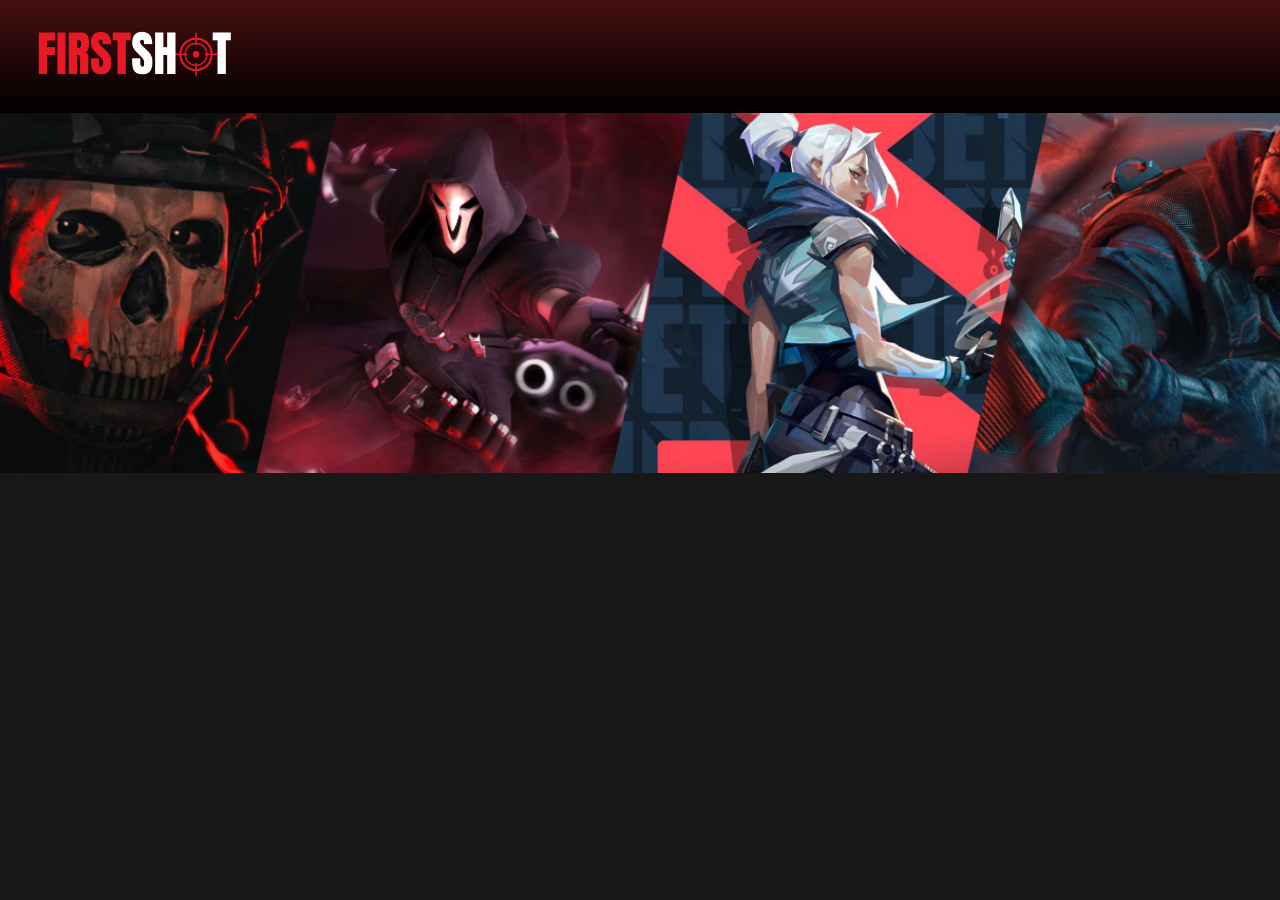
==== index.html @ 504ce3df "pag2 e gradiente no header" ====
<!DOCTYPE html>
<html lang="pt-br">
<head>
    <meta charset="UTF-8">
    <meta name="viewport" content="width=device-width, initial-scale=1.0">
    <link rel="stylesheet" href="css/index.css">
    <link rel="stylesheet" href="css/style.css">
    <link rel="shortcut icon" href="imgs/FaviconFirstShot.png" type="image/x-icon">
    <title>FIRSTSHOT</title>
</head>
<body>

    <header>
        <div>
            <figure class="logo">
                <img src="imgs/LogoFirstShot.png" class="logo" alt="logo FirstShot" />
            </figure>
        </div>
    </header>

    <section id="banner" class="banner" style="background-image: url(imgs/BannerFirstShot.png);"></section>

    <main>
        <section>

        </section>
    </main>
<script src="scripts/script.js"></script>
</body>
</html>
---- css/index.css ----
body {
    color: white;
    background-color: #181818;
}
header {
    text-align: center;
    position:sticky;
    width: 100%;
    padding: 0.2em 0;

    top: 0;
    transition: 0.3s ease;
    background: linear-gradient(180deg, rgb(71, 15, 16) 0%, rgba(0, 0, 0, 1) 100%);

    z-index: 1000;
}
.scrolled {
    backdrop-filter: blur(2px);
    background: linear-gradient(180deg, rgb(71, 15, 16,0.5) 0%, rgba(0, 0, 0, 0.5) 100%);
}
header .container {
    display: flex;
    justify-content: space-between;
    align-items: center;
    flex-wrap: wrap;
}
.logo {
    left: 0px;
    width: 20%;
    height: auto;
}
.logo img {
    width: 100%;
    height: auto;
}
---- css/style.css ----
* {
    margin: 0;
    padding: 0;
    box-sizing: border-box;
    scroll-behavior: smooth;
}
.container {
    max-width: 1200px;
    margin: 0 auto;
    padding: 0 20px;
    left: 0px;
}
.banner {
    background: no-repeat center center/cover;
    height: 40vh;
    display: flex;
    align-items: center;
    justify-content: center;
    text-align: center;
}

/*Arruma a responsibilidade dependendo da altura e largura da tela*/
@media (max-height: 721px) and (min-width: 870px) {
    .banner {
        height: 50vh;
    }
}
@media (max-width: 713px) and (min-width: 501px) {
    .banner {
        height: 28vw;
    }
}
@media (max-width: 500px) {
    .banner {
        height: 39vw;
    }
}
@media (max-width: 870px) {
    header .container, .sobre-container {
        flex-direction: column;
        align-items: center;
        justify-content: center;
    }
}
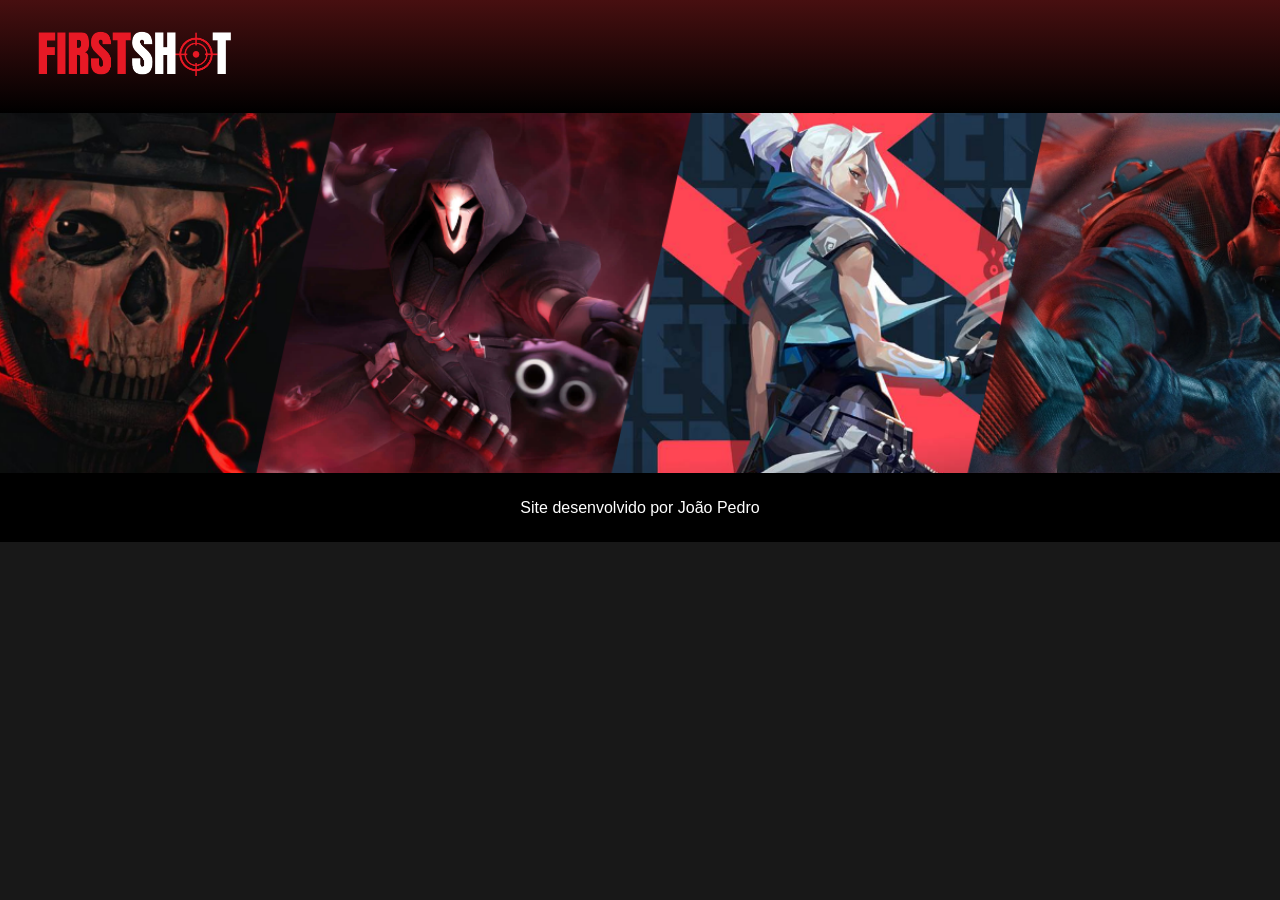
==== commit 44453d6b: "seleção de agentes completa" ====
--- a/index.html
+++ b/index.html
@@ -12,8 +12,8 @@
 
     <header>
         <div>
-            <figure class="logo">
-                <img src="imgs/LogoFirstShot.png" class="logo" alt="logo FirstShot" />
+            <figure class="logo" id="logo">
+                <img src="imgs/LogoFirstShot.png"  alt="logo FirstShot" />
             </figure>
         </div>
     </header>
@@ -25,6 +25,8 @@
 
         </section>
     </main>
+    <footer>Site desenvolvido por João Pedro</footer>
+    
 <script src="scripts/script.js"></script>
 </body>
 </html>
--- a/css/index.css
+++ b/css/index.css
@@ -24,12 +24,15 @@
     align-items: center;
     flex-wrap: wrap;
 }
-.logo {
-    left: 0px;
-    width: 20%;
-    height: auto;
-}
-.logo img {
+footer{
+    font-weight: 400;
+    background-color: rgb(0, 0, 0);
+    padding: 2vmax;
+    font-weight: 300;
+    text-align: center;
+    bottom: 0px;
     width: 100%;
     height: auto;
+    margin: 0px;
+    font: 1em "Oswald", sans-serif;
 }
--- a/css/style.css
+++ b/css/style.css
@@ -5,18 +5,27 @@
     scroll-behavior: smooth;
 }
 .container {
-    max-width: 1200px;
+    max-width: 1400px;
     margin: 0 auto;
     padding: 0 20px;
     left: 0px;
 }
 .banner {
-    background: no-repeat center center/cover;
+    background: black no-repeat center center/cover;
     height: 40vh;
     display: flex;
     align-items: center;
     justify-content: center;
     text-align: center;
+}
+
+.logo{
+    width: 20%;
+    height: auto;
+}
+.logo img {
+    width: 100%;
+    height: auto;
 }
 
 /*Arruma a responsibilidade dependendo da altura e largura da tela*/
@@ -35,10 +44,10 @@
         height: 39vw;
     }
 }
-@media (max-width: 870px) {
+/* @media (max-width: 870px) {
     header .container, .sobre-container {
         flex-direction: column;
         align-items: center;
         justify-content: center;
     }
-}+} */
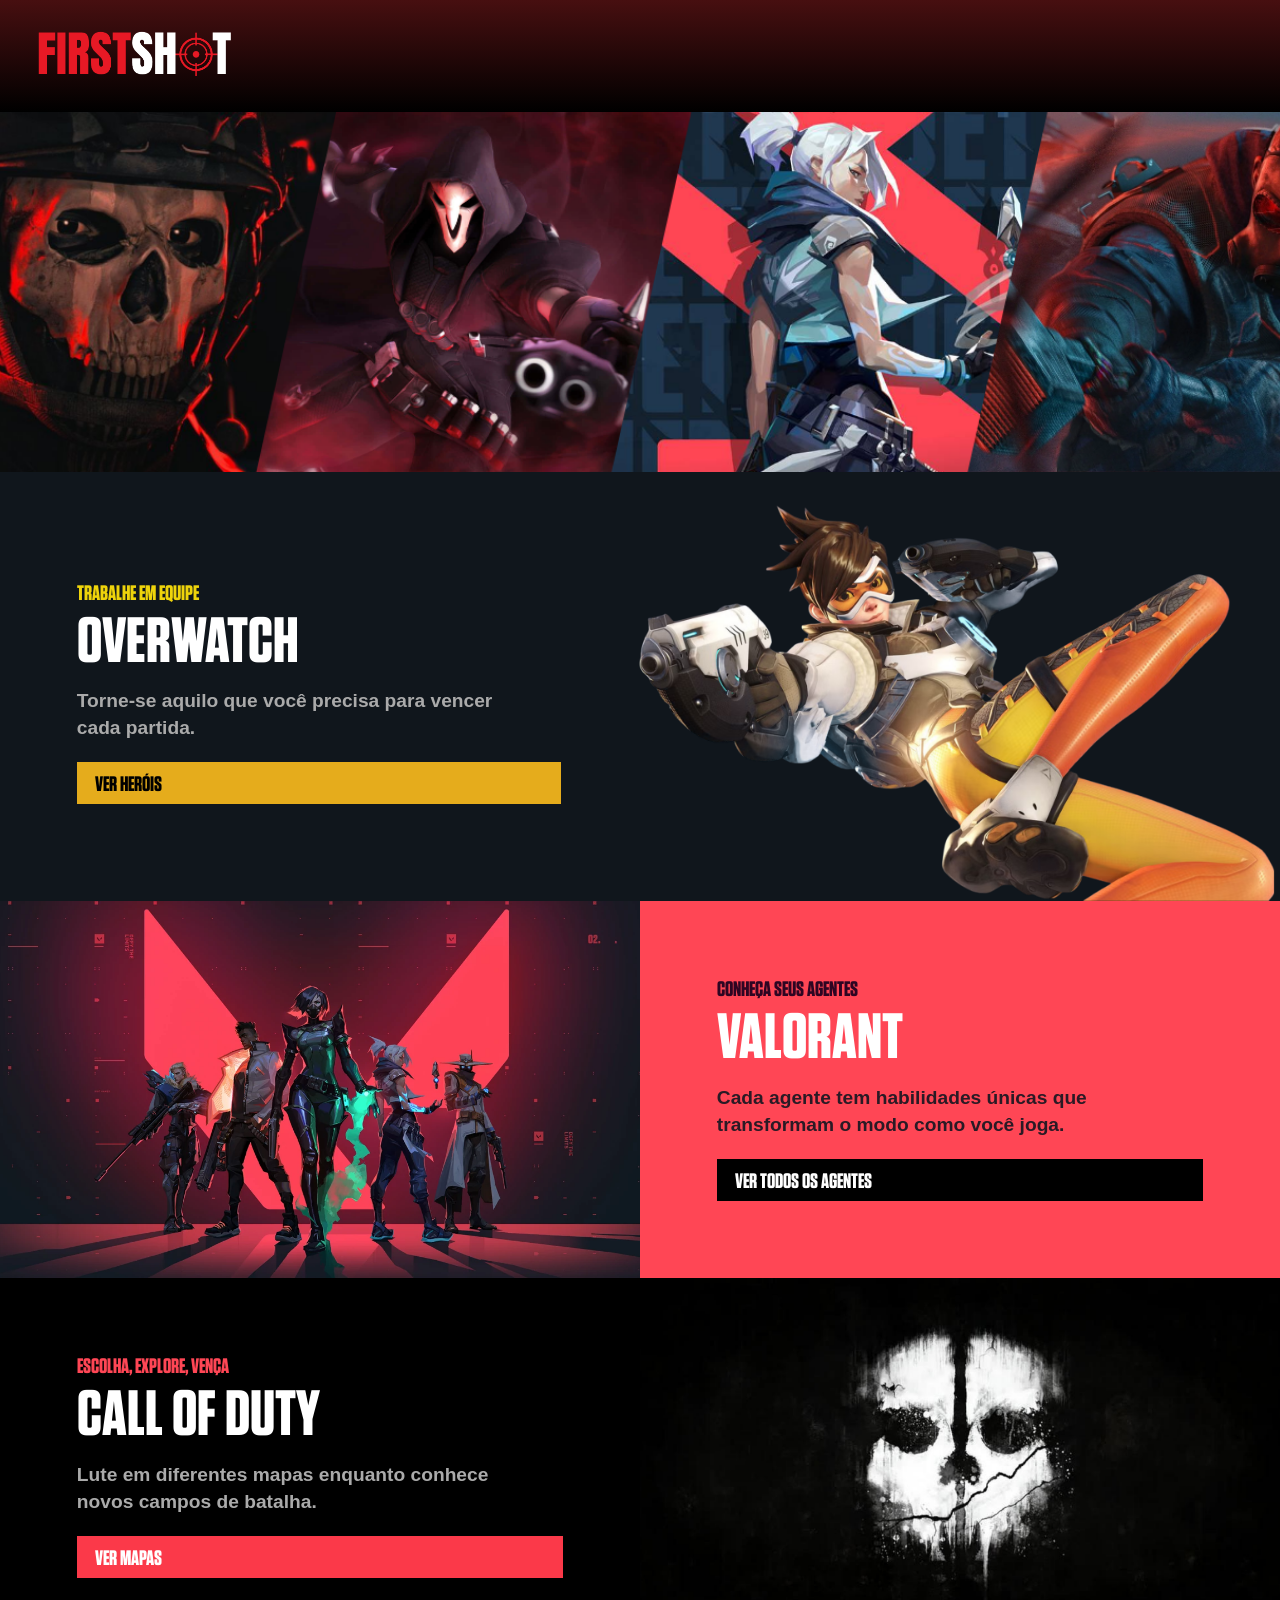
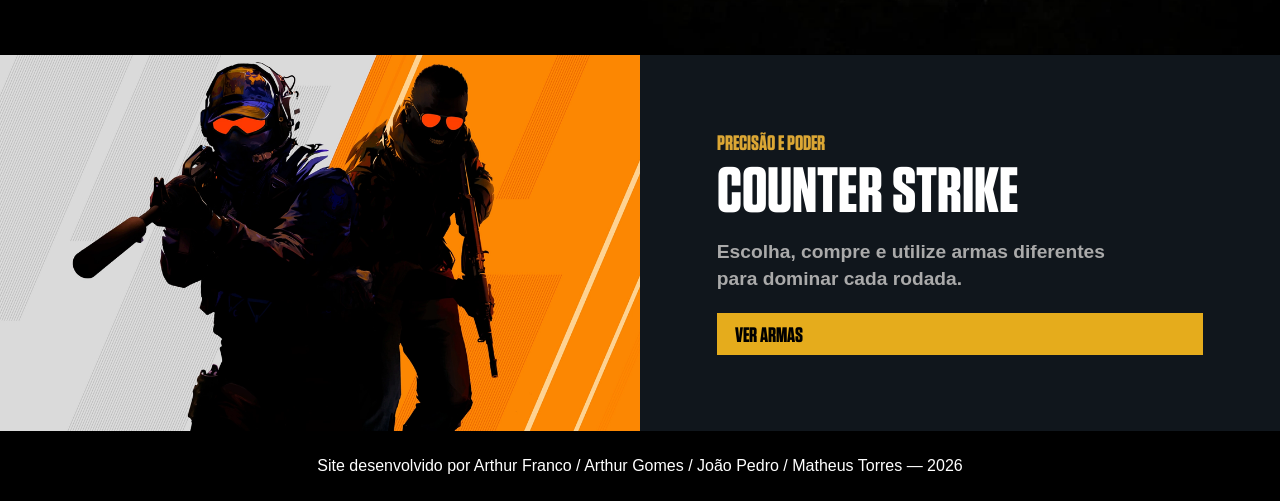
==== commit a29e9335: "seções da home" ====
--- a/index.html
+++ b/index.html
@@ -13,7 +13,7 @@
     <header>
         <div>
             <figure class="logo" id="logo">
-                <img src="imgs/LogoFirstShot.png"  alt="logo FirstShot" />
+                <a href="#"><img src="imgs/LogoFirstShot.png"  alt="logo FirstShot" /></a>
             </figure>
         </div>
     </header>
@@ -21,11 +21,101 @@
     <section id="banner" class="banner" style="background-image: url(imgs/BannerFirstShot.png);"></section>
 
     <main>
-        <section>
+
+        <section class="secao overwatch">
+
+            <div class="conteudo">
+                <span>TRABALHE EM EQUIPE</span>
+
+                <h1>OVERWATCH</h1>
+
+                <p>
+                    Torne-se aquilo que você precisa para
+                    vencer cada partida.
+                </p>
+
+                <a href="#">VER HERÓIS</a>
+            </div>
+
+            <div class="imagem">
+                <img src="imgs/tracer.png" alt="Herói do Valorant">
+            </div>
 
         </section>
+        
+        <section class="secao valorant">
+
+            <div class="imagem">
+                <img src="imgs/valorant.png" alt="Agentes do Valorant">
+            </div>
+
+            <div class="conteudo">
+                <span>CONHEÇA SEUS AGENTES</span>
+
+                <h1>VALORANT</h1>
+
+                <p>
+                    Cada agente tem habilidades únicas que transformam
+                    o modo como você joga.
+                </p>
+
+                <a href="pag2.html">VER TODOS OS AGENTES</a>
+            </div>
+
+        </section>
+
+        <section class="secao cod">
+
+            
+            <div class="conteudo">
+                <span>ESCOLHA, EXPLORE, VENÇA</span>
+
+                <h1>CALL OF DUTY</h1>
+
+                <p>
+                    Lute em diferentes mapas enquanto conhece
+                    novos campos de batalha.
+                </p>
+
+                <a href="#">VER MAPAS</a>
+            </div>
+            
+            <div class="imagem">
+                <img src="imgs/ghost.png" alt="Campo de batalha">
+            </div>
+
+
+        </section>
+
+        <section class="secao cs">
+
+            <div class="imagem">
+                <img src="imgs/cs.png" alt="Arsenal do Valorant">
+            </div>
+
+            <div class="conteudo">
+                <span>PRECISÃO E PODER</span>
+
+                <h1>COUNTER STRIKE</h1>
+
+                <p>
+                    Escolha, compre e utilize armas diferentes
+                    para dominar cada rodada.
+                </p>
+
+                <a href="#">VER ARMAS</a>
+            </div>
+
+           
+
+        </section>
+
+        
+
+        
     </main>
-    <footer>Site desenvolvido por João Pedro</footer>
+
+    <footer>Site desenvolvido por Arthur Franco / Arthur Gomes / João Pedro / Matheus Torres — 2026</footer>
     
 <script src="scripts/script.js"></script>
 </body>
--- a/css/index.css
+++ b/css/index.css
@@ -1,17 +1,22 @@
+@font-face {
+    font-family: "Tungstain";
+    src: url("../fontes/Tungsten-Bold_Web.woff2");
+    font-weight: bold;
+}
 body {
     color: white;
     background-color: #181818;
+    font-family: "Tungstain";
 }
+
 header {
     text-align: center;
     position:sticky;
     width: 100%;
     padding: 0.2em 0;
-
     top: 0;
     transition: 0.3s ease;
     background: linear-gradient(180deg, rgb(71, 15, 16) 0%, rgba(0, 0, 0, 1) 100%);
-
     z-index: 1000;
 }
 .scrolled {
@@ -24,6 +29,113 @@
     align-items: center;
     flex-wrap: wrap;
 }
+.valorant{
+    background-color: #ff4655;
+}
+.valorant a{
+    background-color: #000000;
+    color: white;
+}
+.valorant p{
+    color: #2a1a25 !important;
+}
+.valorant span{
+    color: #2e0522;
+}
+.cs{
+    background-color: #10161c;
+
+}
+.cs a, .overwatch a{
+    background-color: #e5ac1c;
+    color: #000000;
+}
+.cs span{
+    color: #dca734;
+}
+
+.cod{
+    background-color: #000000;
+}
+.cod a{
+    background-color: #fb3949;
+    color: white;
+}
+.cod span{
+    color: #ff4655;
+}
+.overwatch{
+    background-color: #10161c;
+    padding-top: 2em;
+    padding-right: 5px;
+}
+.overwatch span{
+    color: #efd40b;
+}
+.secao {
+    min-height: 250px;
+    display: grid;
+    grid-template-columns: 1fr 1fr;
+    overflow: hidden;
+}
+.imagem {
+    width: 100%;
+    height: 100%;
+    overflow: hidden;
+}
+
+.imagem img {
+    width: 100%;
+    height: 100%;
+    object-fit: cover;
+    display: block;
+}
+
+.conteudo {
+    display: flex;
+    flex-direction: column;
+    padding: clamp(30px, 6vw, 90px);
+}
+
+.conteudo span {
+    font-size: 1.3em;
+    font-weight: bold;
+
+    margin-bottom: 8px;
+}
+
+.conteudo h1 {
+    font-size: 4em;
+    line-height: 0.9;
+
+    margin-bottom: 20px;
+}
+.oculto{
+    display: none;
+}
+.conteudo p {
+    max-width: 420px;
+    font-size: 1.2em;
+    line-height: 1.4;
+    color: #aaa;
+    font-weight: 600;
+    font-family: sans-serif;
+    margin-bottom: 20px;
+}
+
+.conteudo a {
+    text-decoration: none;
+    padding: 10px 18px;
+    font-size: 1.3em;
+    font-weight: bold;
+    transition: 0.2s;
+}
+
+.conteudo a:hover {
+    transform: translateY(-2px);
+    filter:brightness(1.1);
+}
+
 footer{
     font-weight: 400;
     background-color: rgb(0, 0, 0);
@@ -36,3 +148,26 @@
     margin: 0px;
     font: 1em "Oswald", sans-serif;
 }
+
+@media (max-width: 700px) {
+
+    .overwatch > :nth-child(2), .cod > :nth-child(2) {
+        order: -1; 
+    }
+    .overwatch{
+        padding: 0;
+        padding-top: 2px;
+    }
+    .secao {
+        grid-template-columns: 1fr;
+    }
+
+    .imagem {
+        height: 250px;
+    }
+
+    .conteudo {
+        padding: 40px 25px;
+    }
+
+}
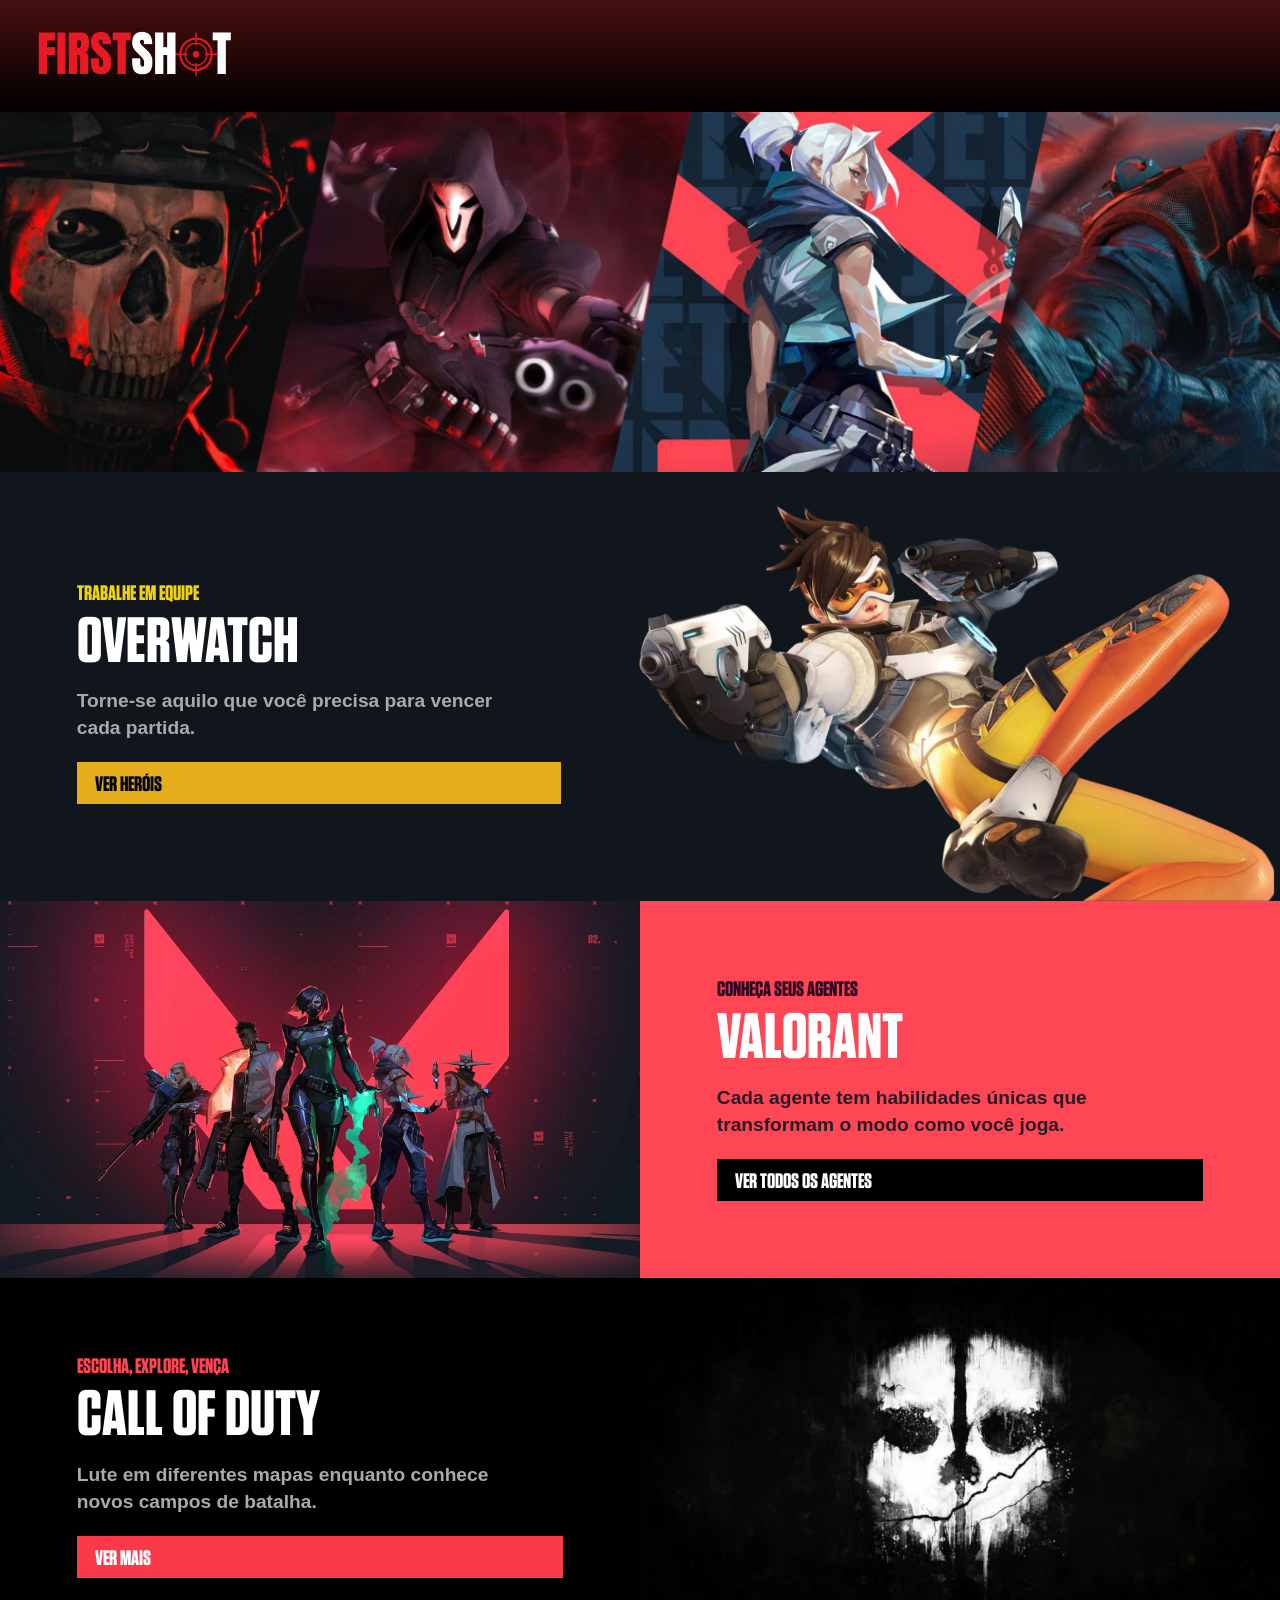
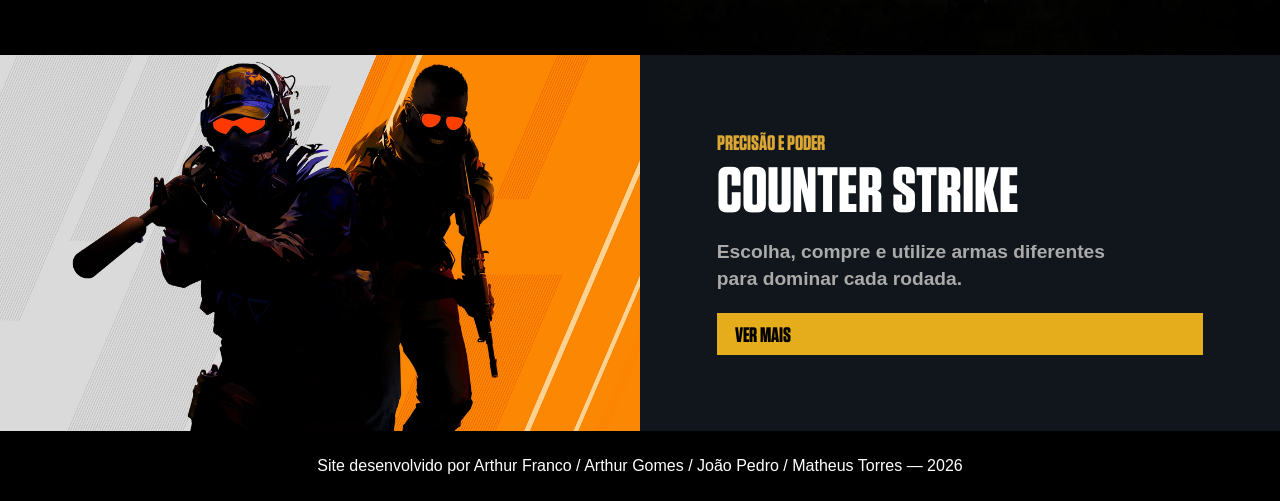
==== commit 557d4f76: "backup da pag3" ====
--- a/index.html
+++ b/index.html
@@ -77,7 +77,7 @@
                     novos campos de batalha.
                 </p>
 
-                <a href="#">VER MAPAS</a>
+                <a href="#">VER MAIS</a>
             </div>
             
             <div class="imagem">
@@ -103,14 +103,12 @@
                     para dominar cada rodada.
                 </p>
 
-                <a href="#">VER ARMAS</a>
+                <a href="pag3.html">VER MAIS</a>
             </div>
 
            
 
         </section>
-
-        
 
         
     </main>
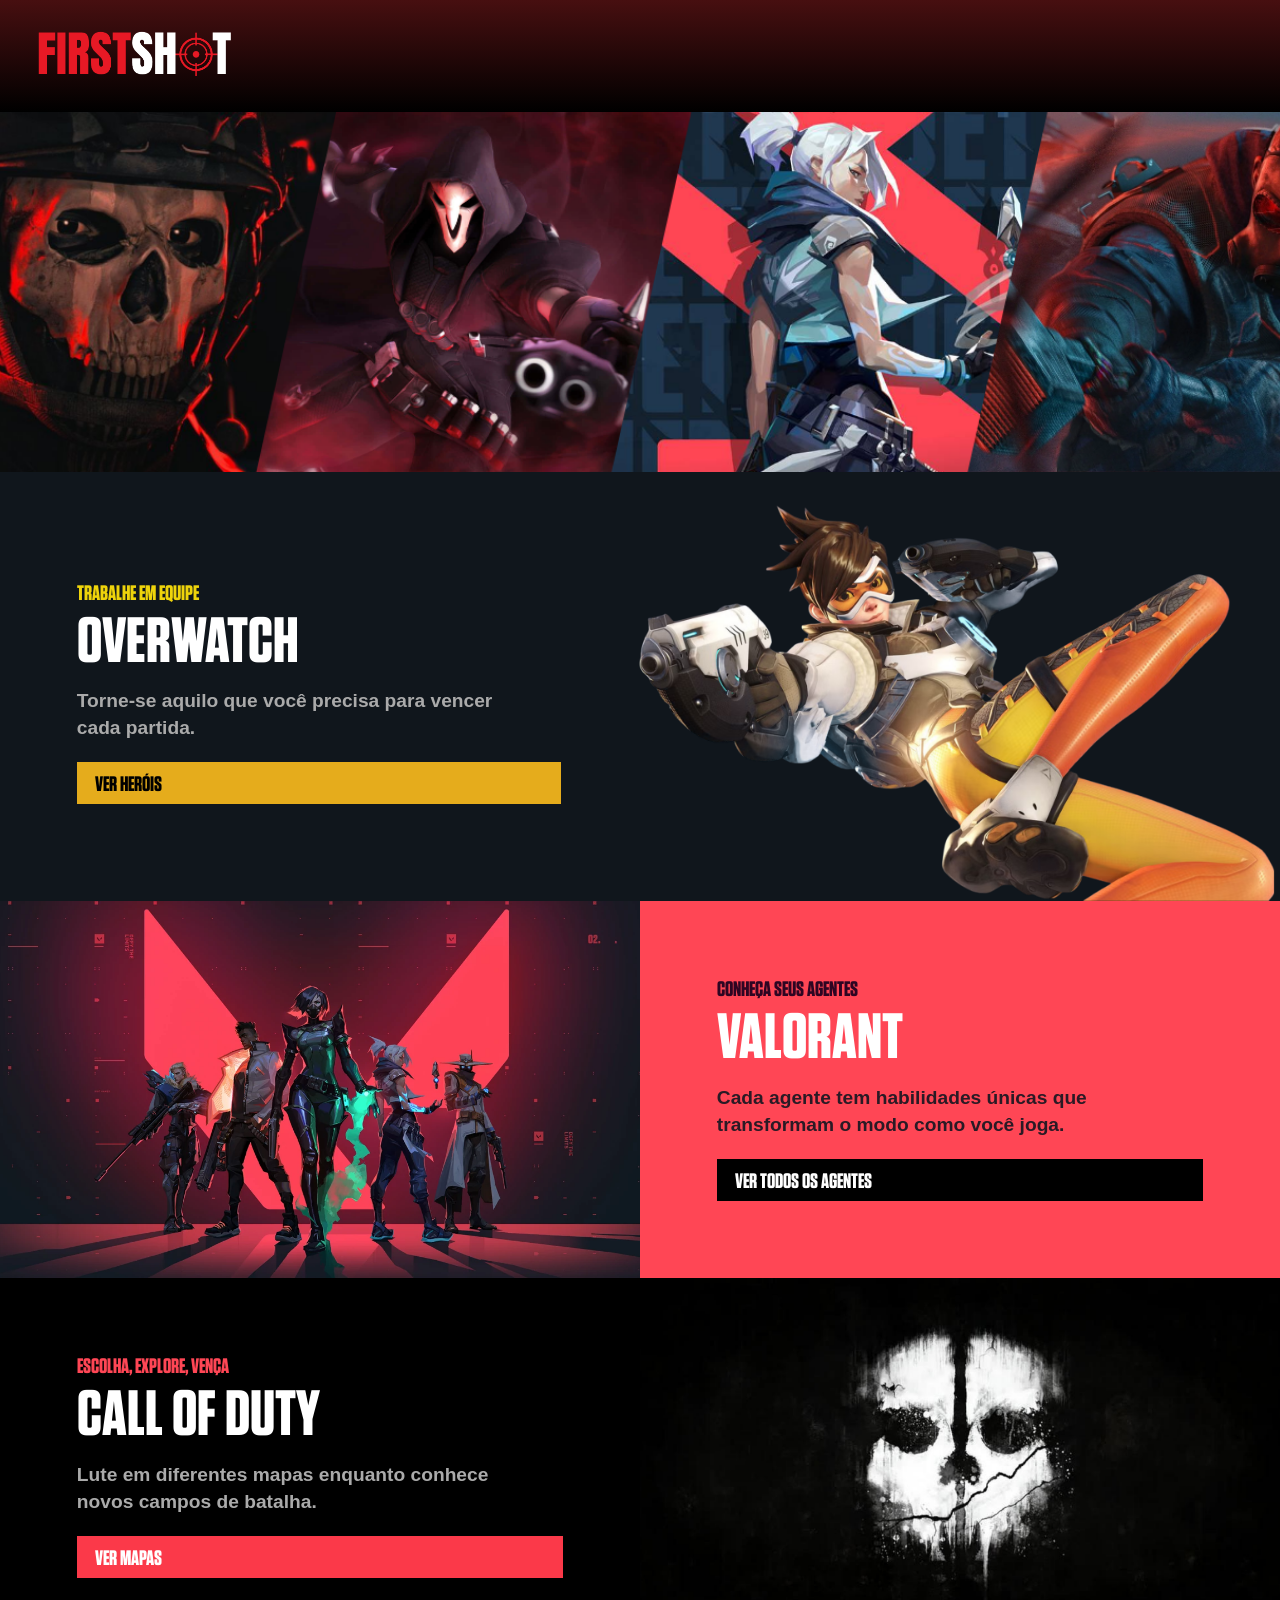
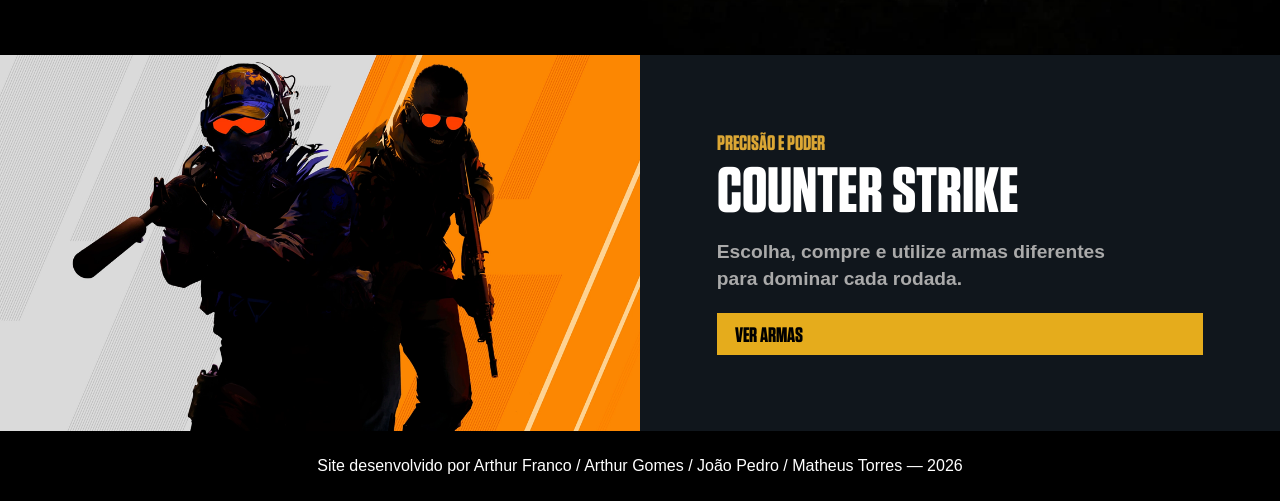
==== commit 9cdff5c0: "ow" ====
--- a/index.html
+++ b/index.html
@@ -34,7 +34,7 @@
                     vencer cada partida.
                 </p>
 
-                <a href="#">VER HERÓIS</a>
+                <a href="ow.html">VER HERÓIS</a>
             </div>
 
             <div class="imagem">
@@ -77,7 +77,7 @@
                     novos campos de batalha.
                 </p>
 
-                <a href="#">VER MAIS</a>
+                <a href="#">VER MAPAS</a>
             </div>
             
             <div class="imagem">
@@ -103,12 +103,14 @@
                     para dominar cada rodada.
                 </p>
 
-                <a href="pag3.html">VER MAIS</a>
+                <a href="#">VER ARMAS</a>
             </div>
 
            
 
         </section>
+
+        
 
         
     </main>
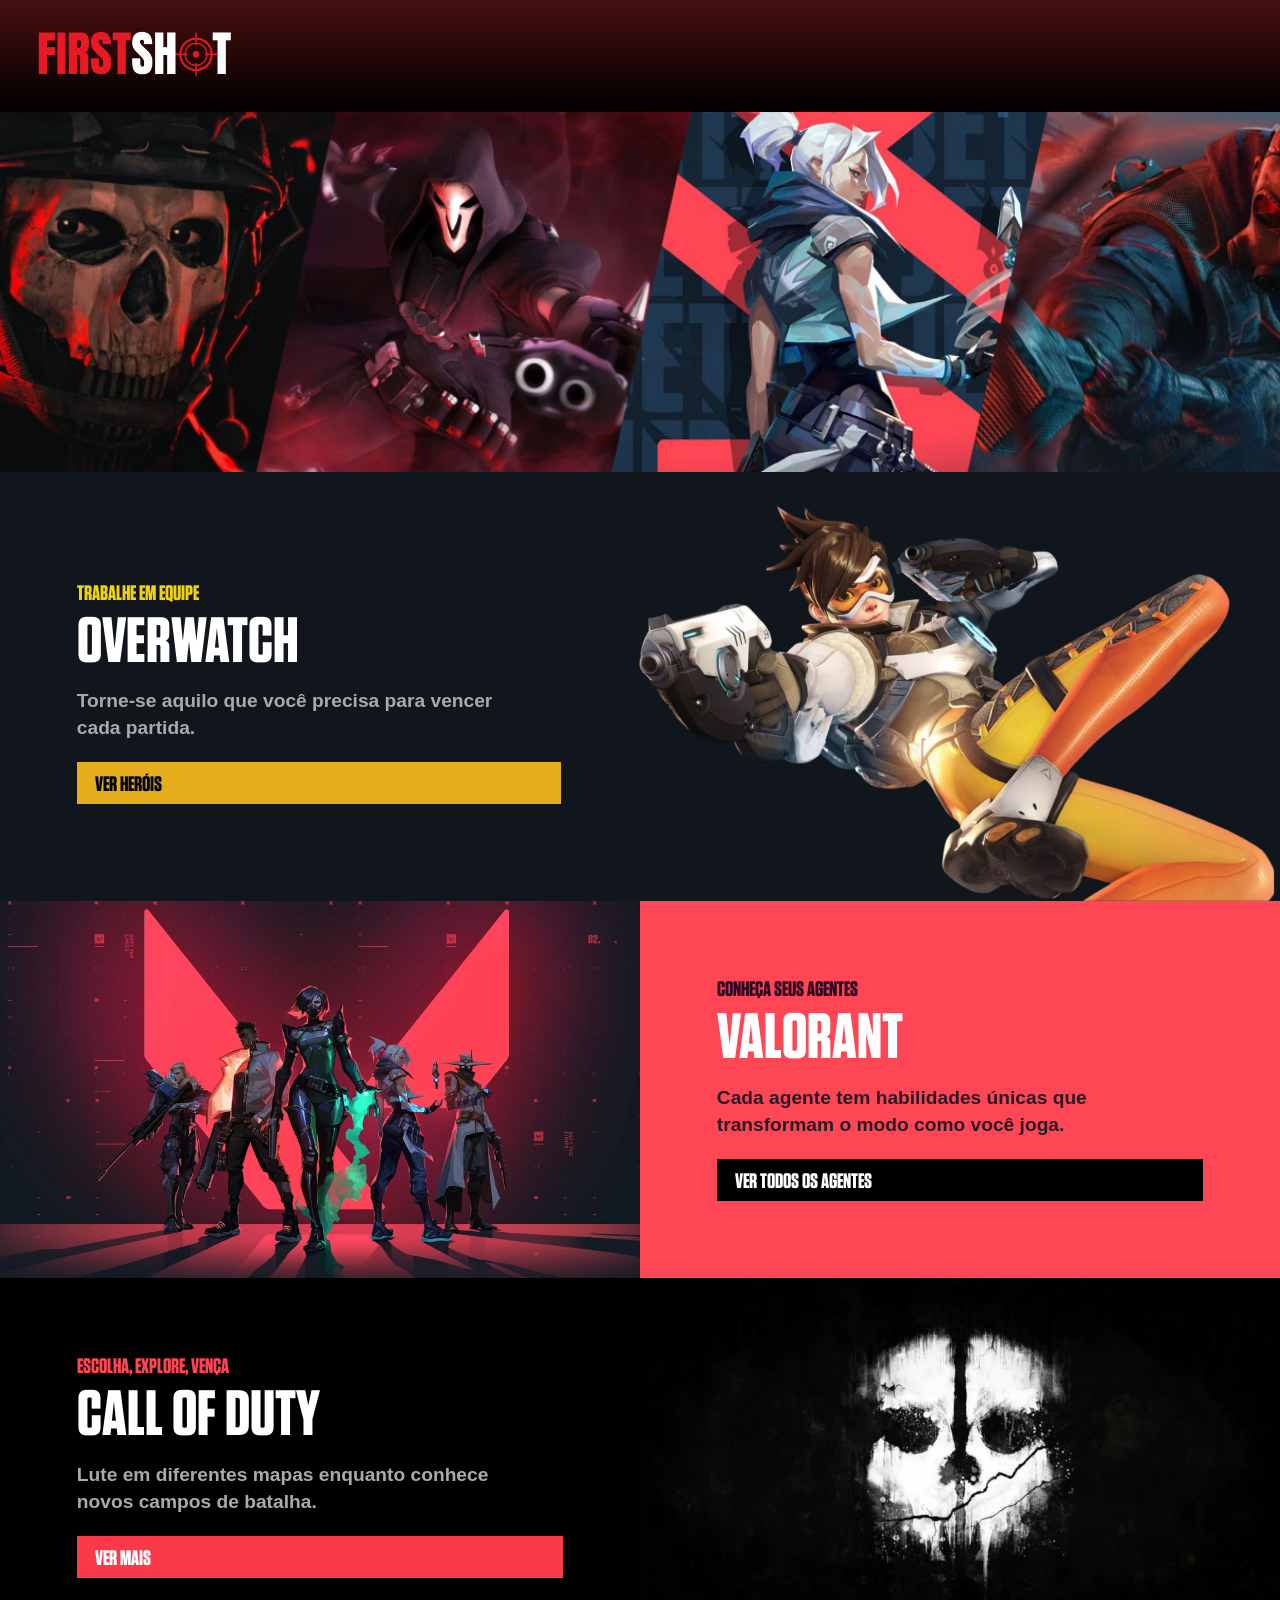
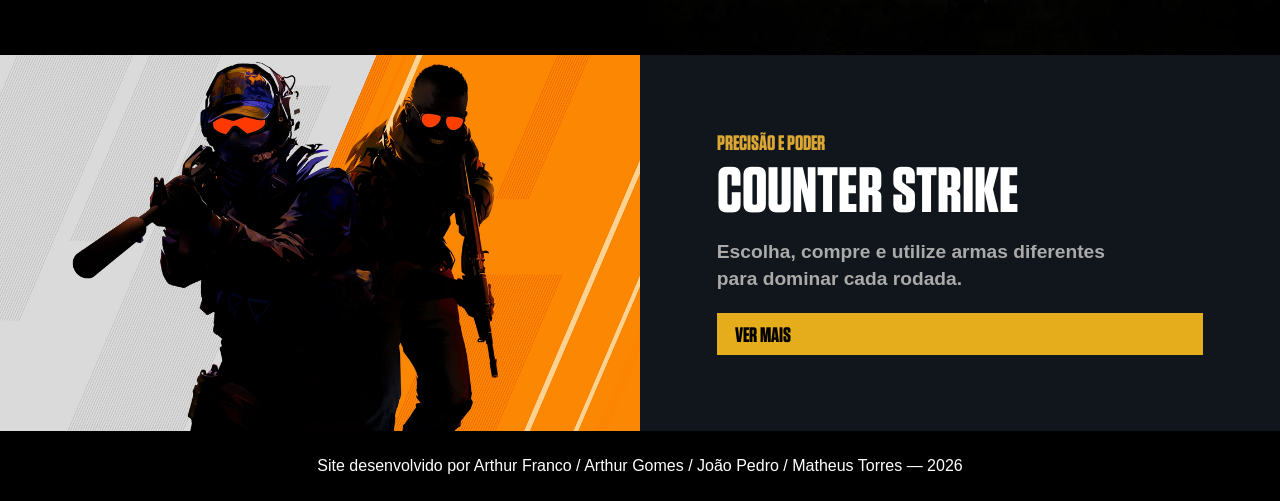
==== commit a8156763: "Merge branch 'main' of https://github.com/jpmsantos81/FIRSTSHOT" ====
--- a/index.html
+++ b/index.html
@@ -77,7 +77,7 @@
                     novos campos de batalha.
                 </p>
 
-                <a href="#">VER MAPAS</a>
+                <a href="#">VER MAIS</a>
             </div>
             
             <div class="imagem">
@@ -103,14 +103,12 @@
                     para dominar cada rodada.
                 </p>
 
-                <a href="#">VER ARMAS</a>
+                <a href="pag3.html">VER MAIS</a>
             </div>
 
            
 
         </section>
-
-        
 
         
     </main>
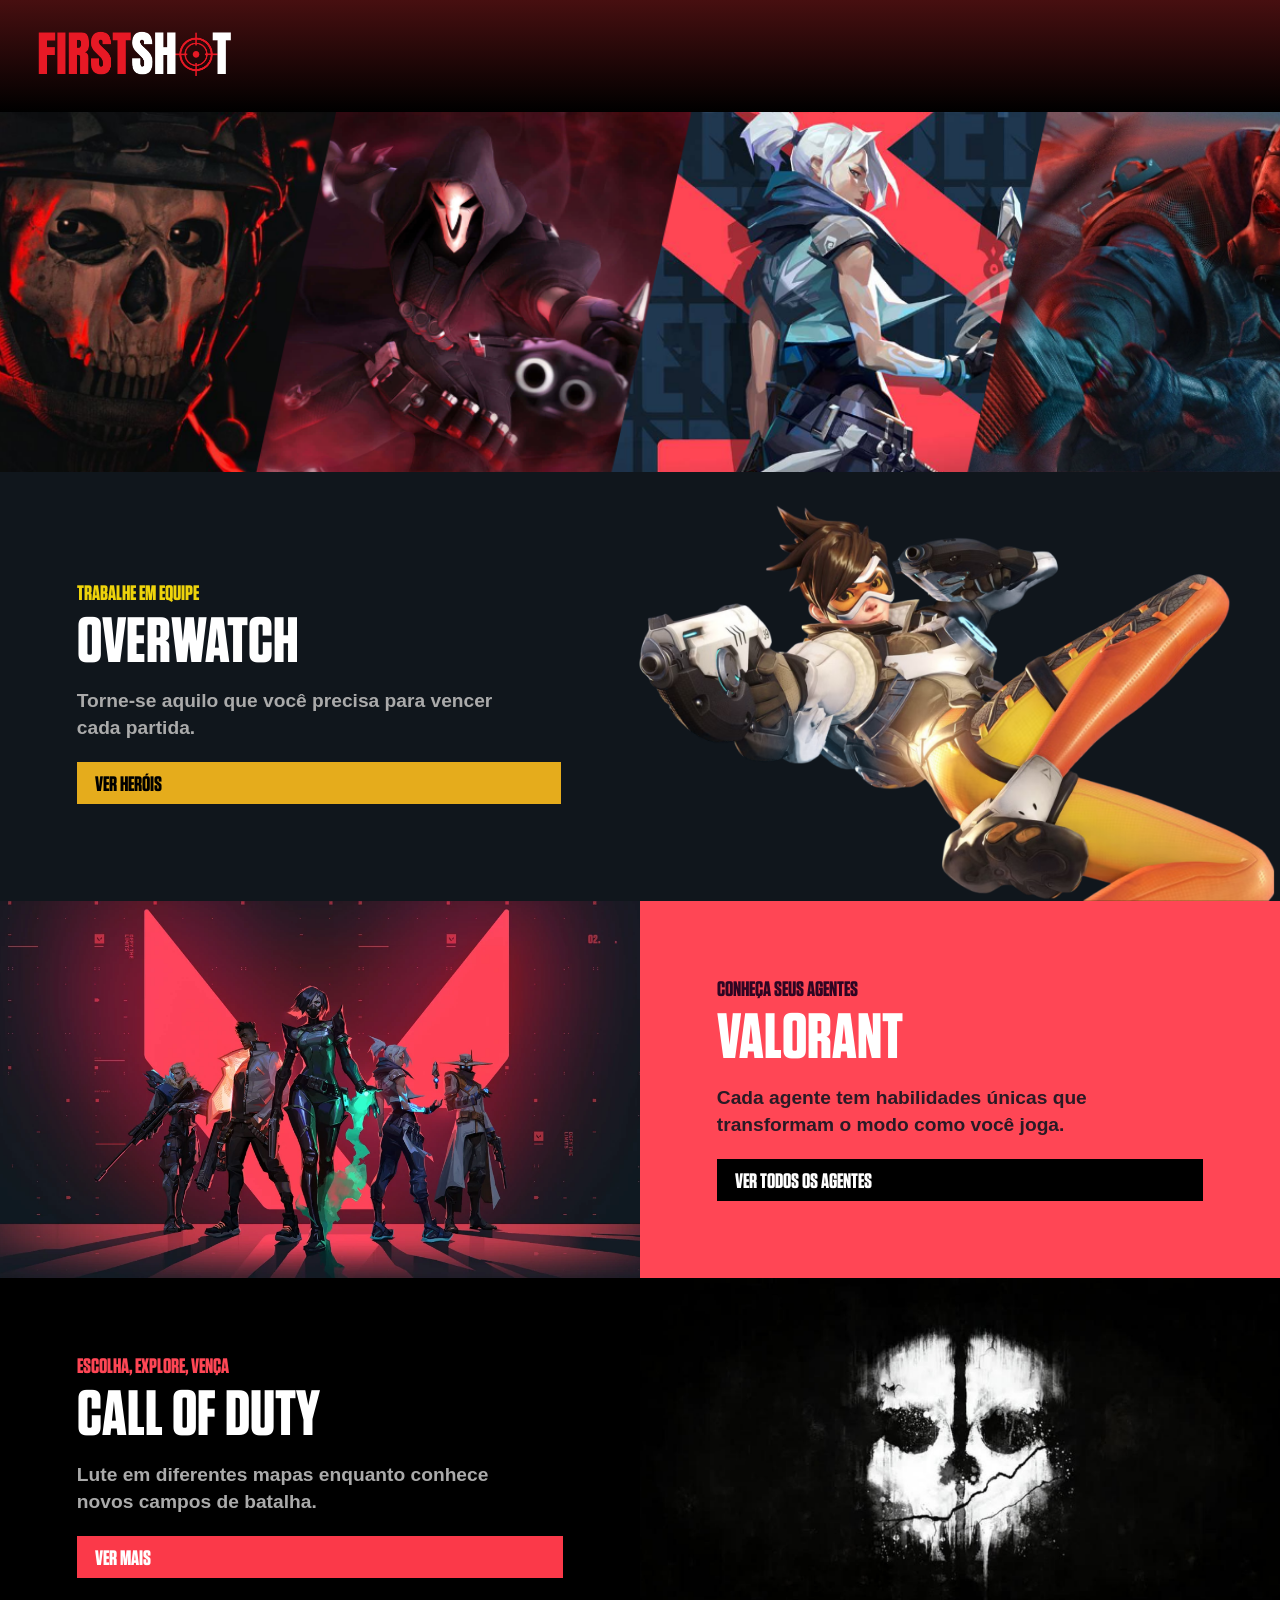
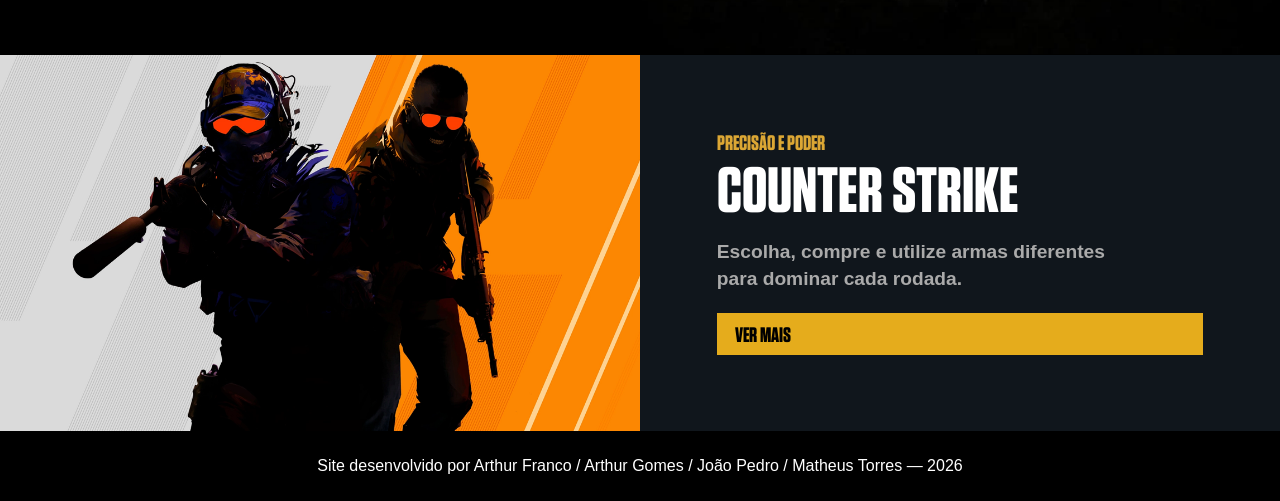
==== commit 0612219a: "Overwatch (#7) * ow  * ow2  ---------  Co-authored-by: gomes <arthur.hamilton082gmail.com>" ====
--- a/index.html
+++ b/index.html
@@ -77,7 +77,7 @@
                     novos campos de batalha.
                 </p>
 
-                <a href="#">VER MAIS</a>
+                <a href="pag4.html">VER MAIS</a>
             </div>
             
             <div class="imagem">
--- a/css/index.css
+++ b/css/index.css
@@ -77,6 +77,12 @@
     display: grid;
     grid-template-columns: 1fr 1fr;
     overflow: hidden;
+}
+.secao.apareceu *:not(.imagem):not(img){
+    animation: aparecer 1.8s ease forwards;
+}
+.secao:not(.valorant):not(.cs).apareceu .imagem{
+    animation: aparecer 1s ease forwards;
 }
 .imagem {
     width: 100%;
@@ -170,4 +176,14 @@
         padding: 40px 25px;
     }
 
+}
+@keyframes aparecer {
+    0% {
+        opacity: 0;
+        transform: translateY(50px);
+    }
+    100% {
+        opacity: 1;
+        transform: translateY(0);
+    }
 }
